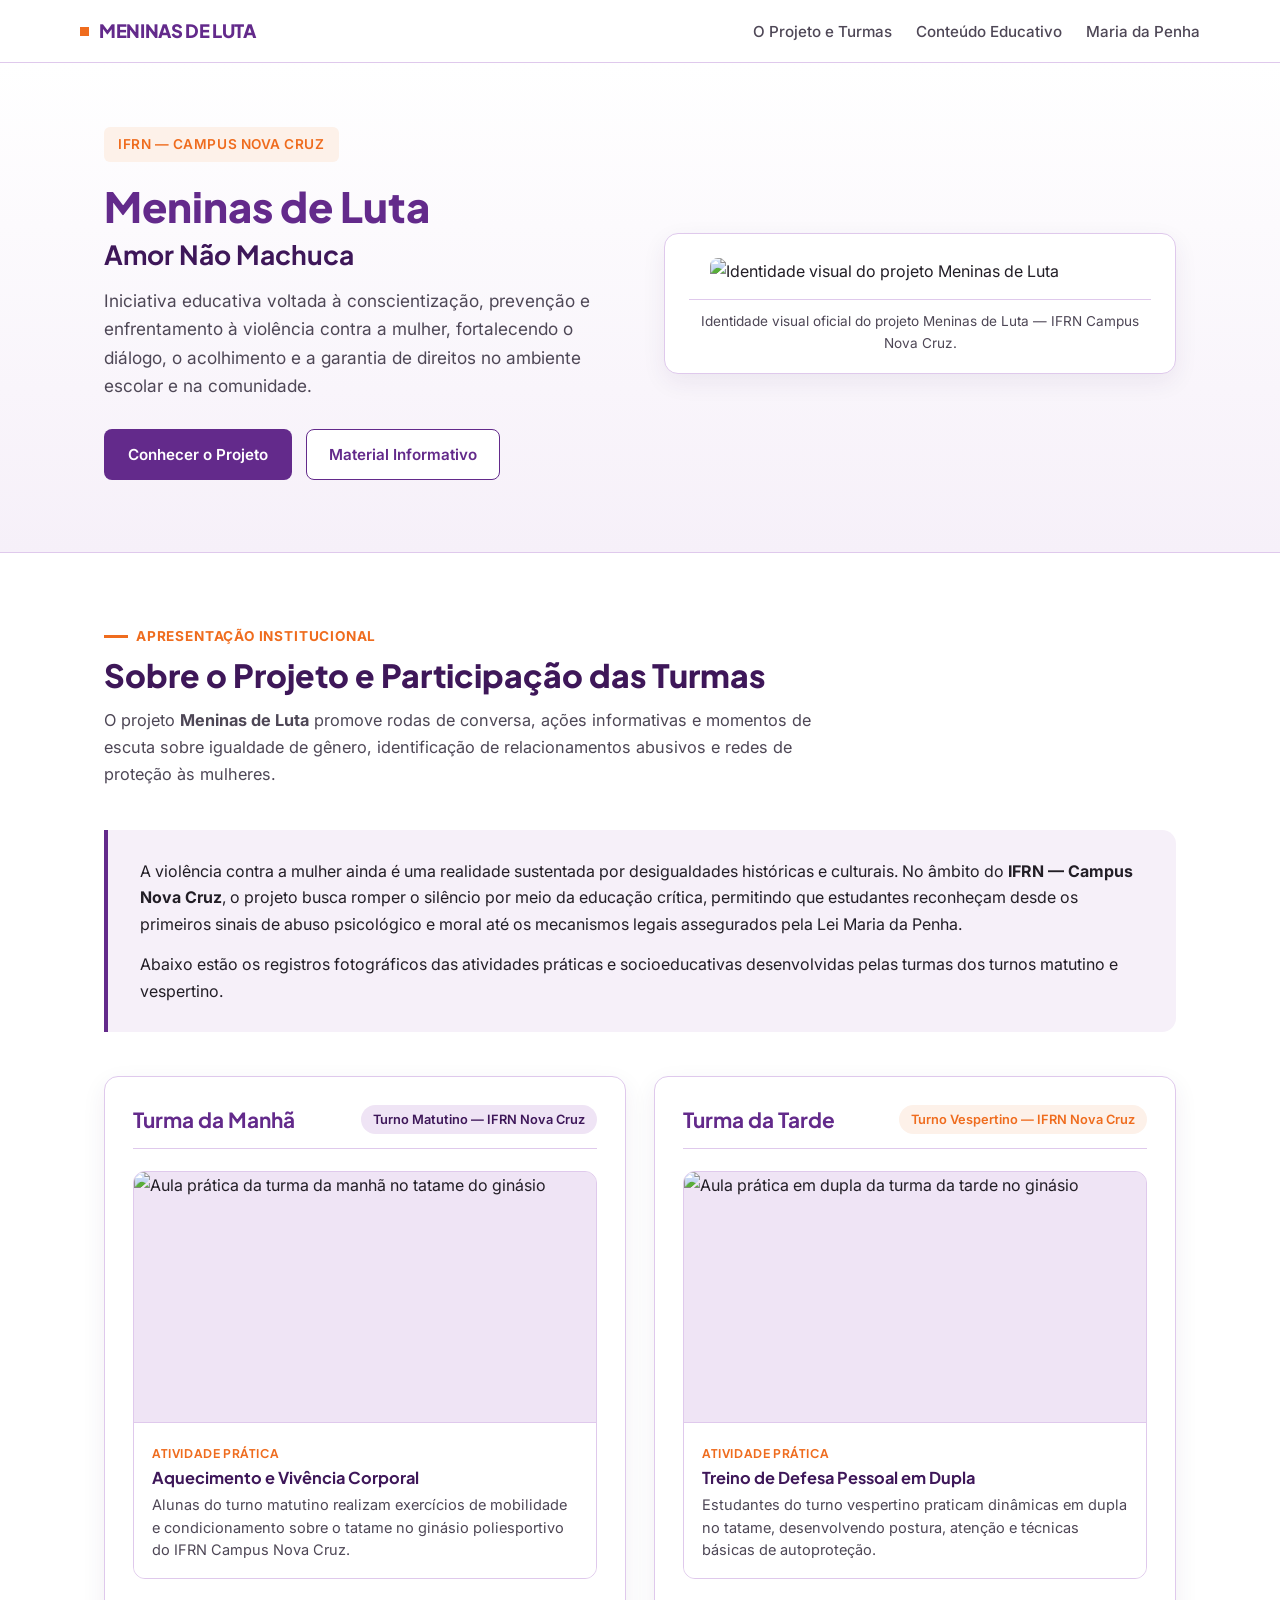
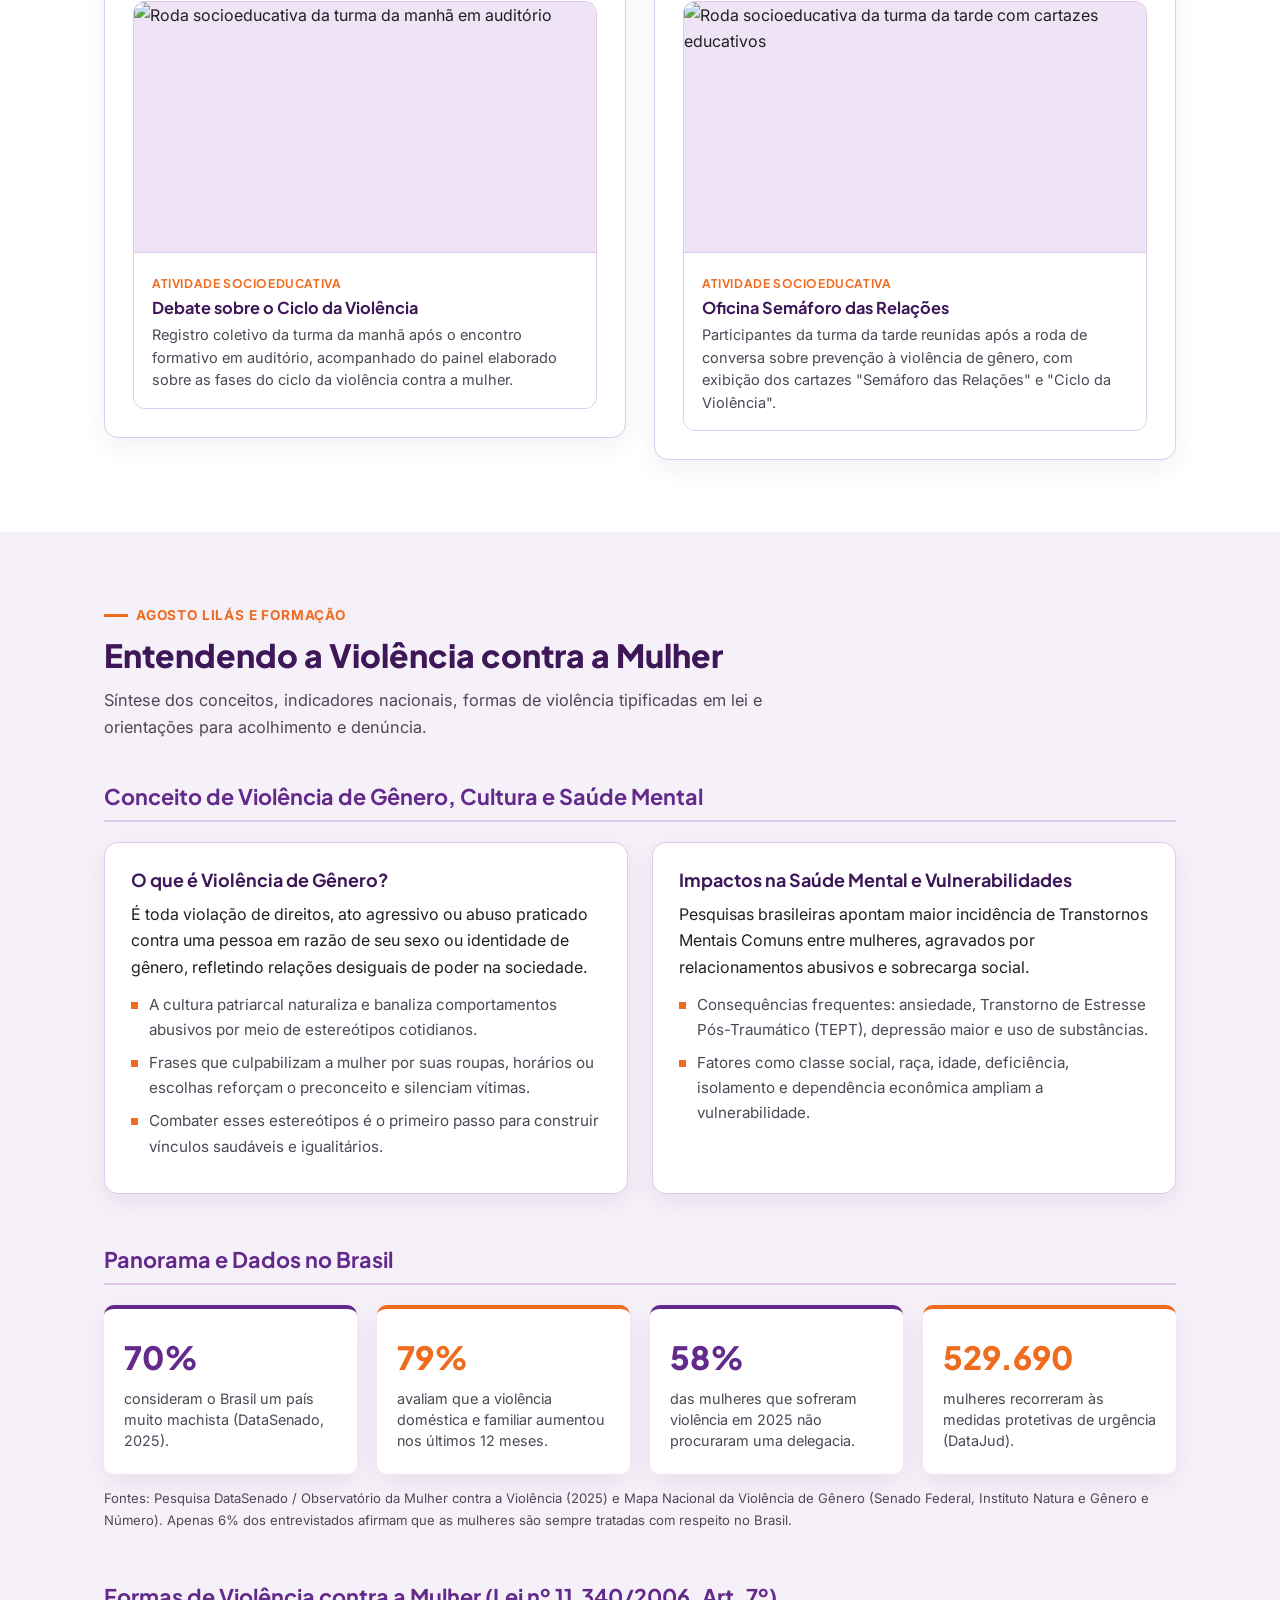
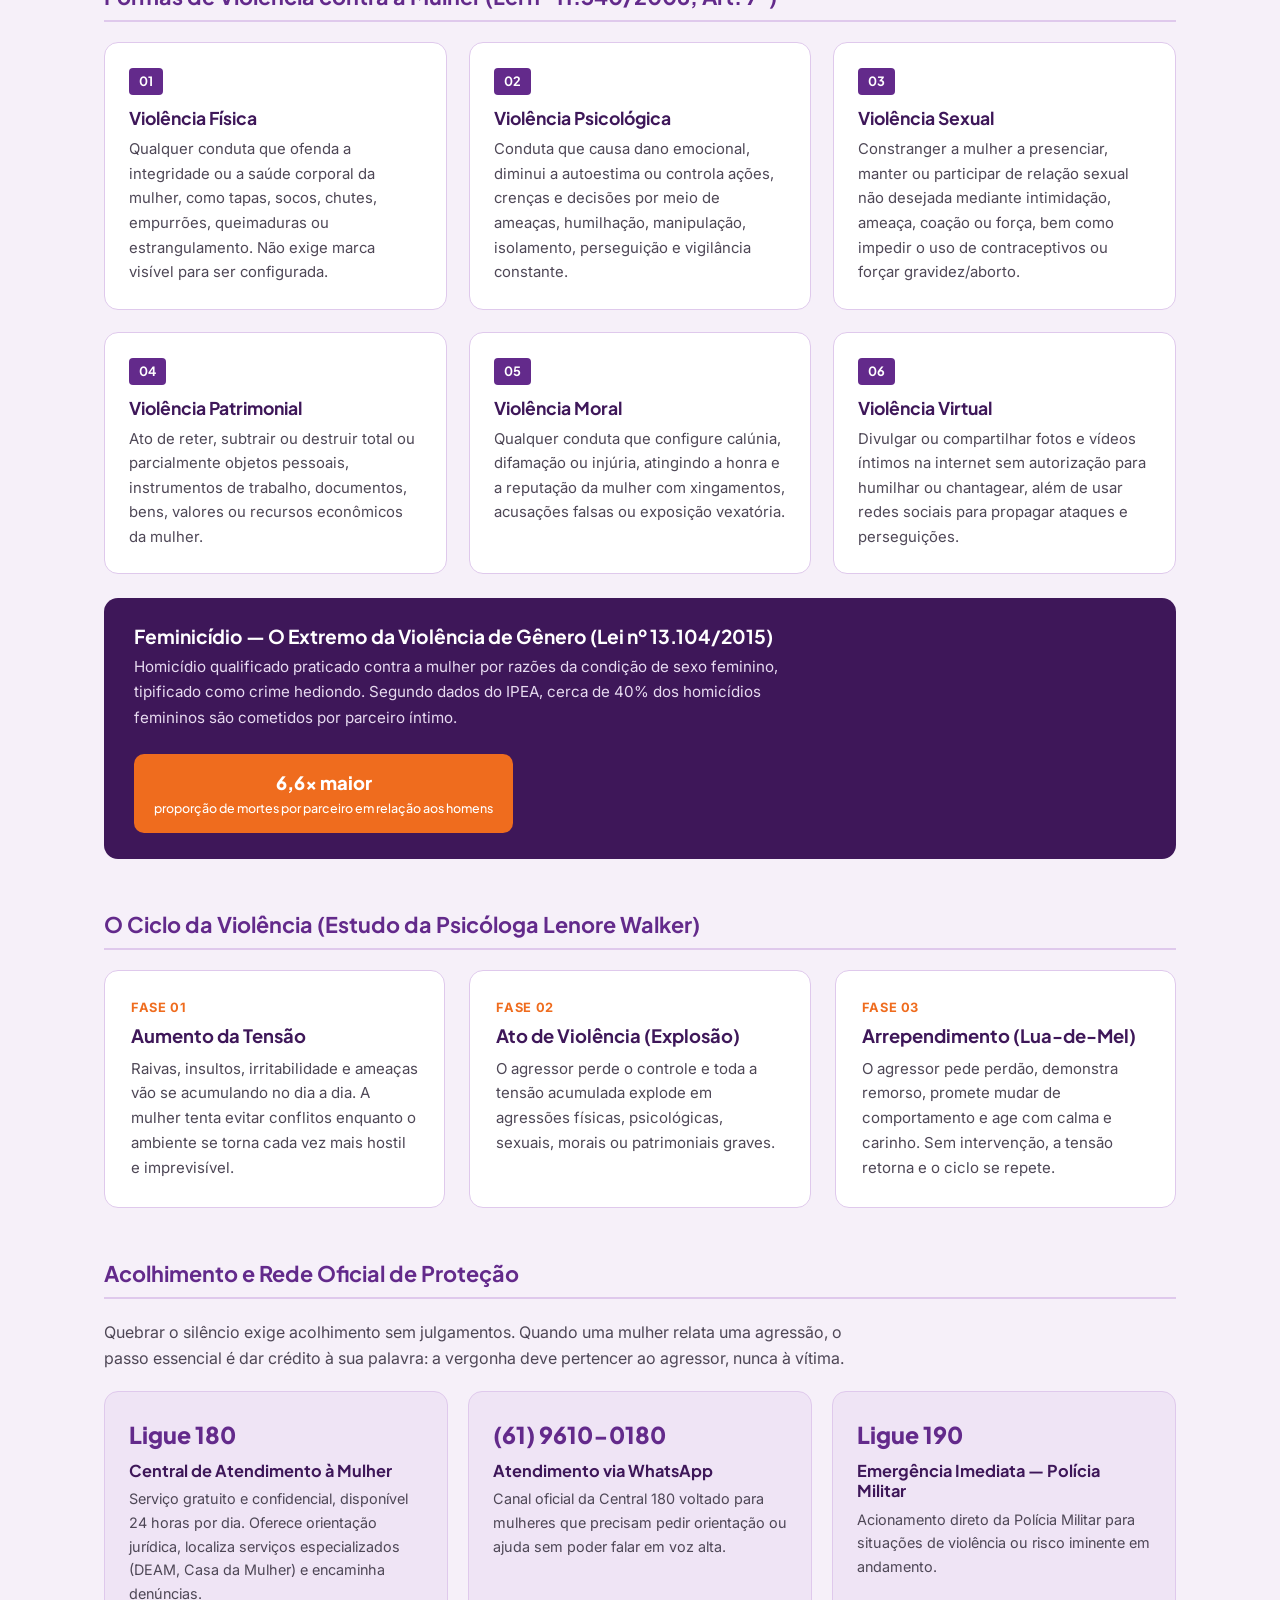
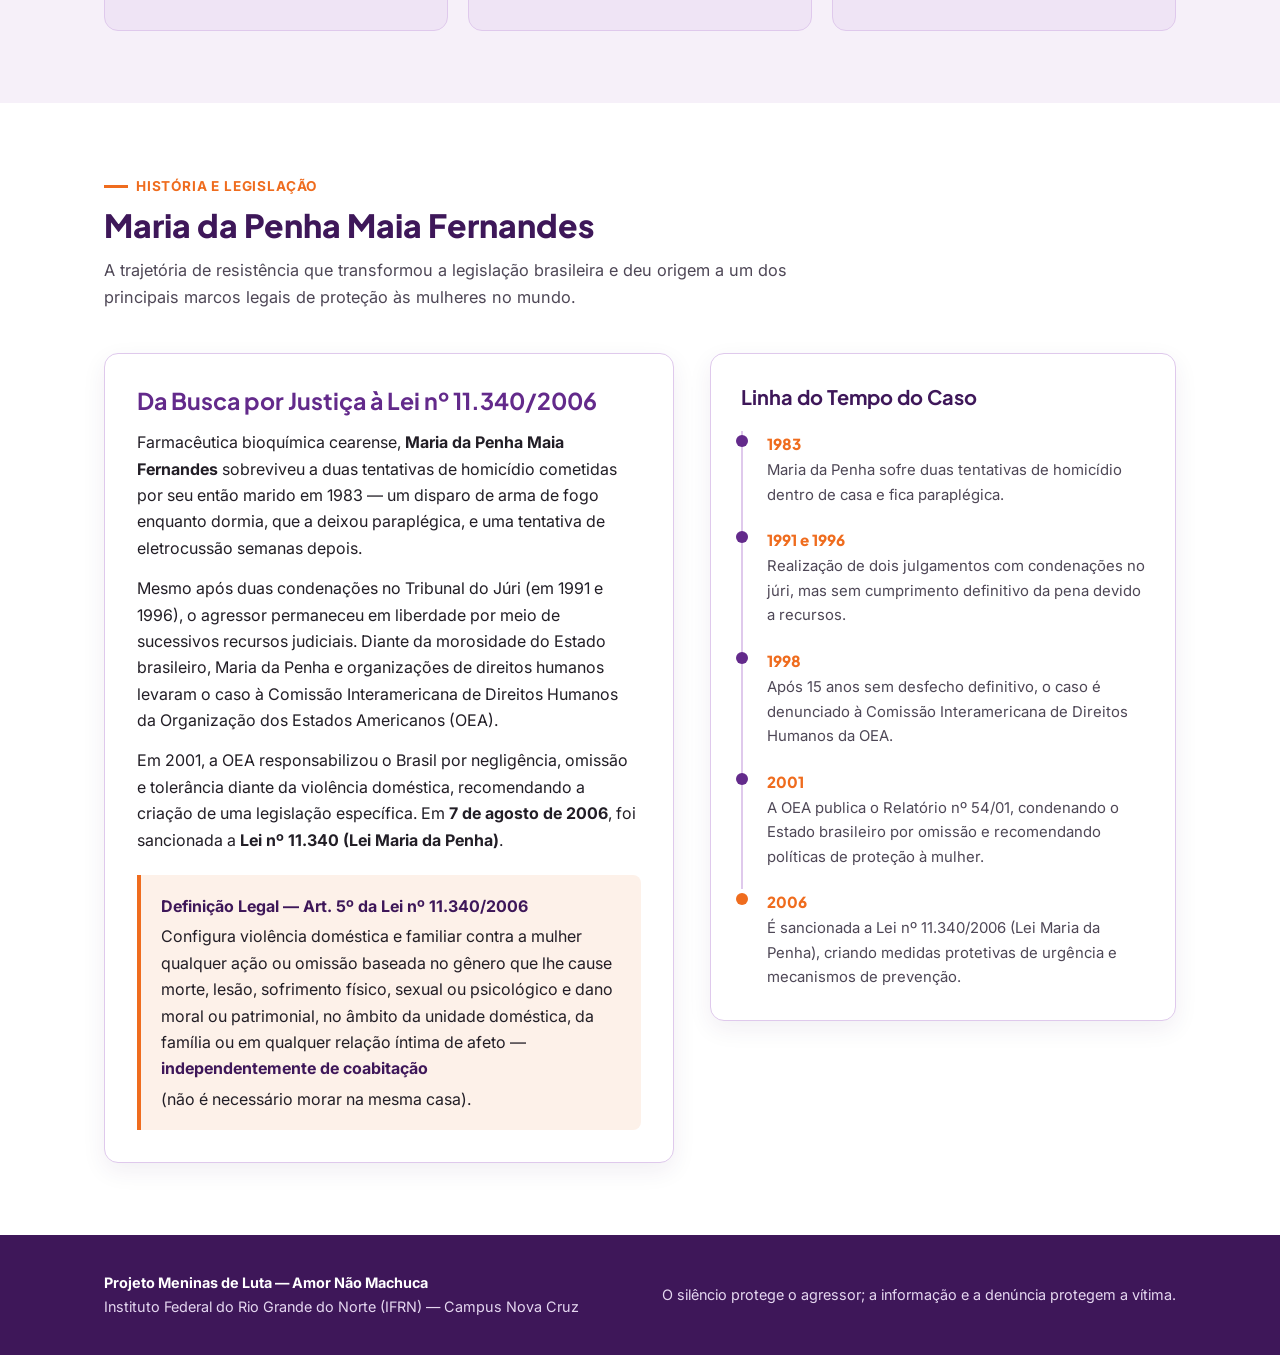
==== index.html @ 4cb5791b "Add files via upload" ====
<!DOCTYPE html>
<html lang="pt-BR">
<head>
  <meta charset="UTF-8" />
  <meta name="viewport" content="width=device-width, initial-scale=1.0" />
  <title>Meninas de Luta | IFRN Campus Nova Cruz</title>
  <link rel="preconnect" href="https://fonts.googleapis.com" />
  <link rel="preconnect" href="https://fonts.gstatic.com" crossorigin />
  <link href="https://fonts.googleapis.com/css2?family=Inter:wght@400;500;600&family=Plus+Jakarta+Sans:wght@600;700;800&display=swap" rel="stylesheet" />
  <link rel="stylesheet" href="estilo.css" />
</head>
<body>

  <!-- CABEÇALHO / NAVEGAÇÃO -->
  <header>
    <div class="container nav-bar">
      <a href="#inicio" class="marca">
        <span class="marca-ponto"></span>
        MENINAS DE LUTA
      </a>
      <nav>
        <ul>
          <li><a href="#projeto">O Projeto e Turmas</a></li>
          <li><a href="#conteudo">Conteúdo Educativo</a></li>
          <li><a href="#maria-da-penha">Maria da Penha</a></li>
        </ul>
      </nav>
    </div>
  </header>

  <!-- INÍCIO (HERO COM A IMAGEM DE IDENTIDADE VISUAL) -->
  <section id="inicio" class="hero">
    <div class="container hero-grid">
      <div>
        <span class="hero-etiqueta">IFRN — Campus Nova Cruz</span>
        <h1>
          Meninas de Luta
          <span>Amor Não Machuca</span>
        </h1>
        <p>
          Iniciativa educativa voltada à conscientização, prevenção e enfrentamento à violência contra a mulher, fortalecendo o diálogo, o acolhimento e a garantia de direitos no ambiente escolar e na comunidade.
        </p>
        <div class="hero-acoes">
          <a href="#projeto" class="btn-primario">Conhecer o Projeto</a>
          <a href="#conteudo" class="btn-secundario">Material Informativo</a>
        </div>
      </div>

      <figure class="hero-imagem-box">
        <img
          src="img/meninasnaluta.jpg"
          alt="Identidade visual do projeto Meninas de Luta"
        />
        <figcaption class="hero-legenda">
          Identidade visual oficial do projeto Meninas de Luta — IFRN Campus Nova Cruz.
        </figcaption>
      </figure>
    </div>
  </section>

  <!-- PARTE 1: SOBRE O PROJETO + REGISTROS DAS TURMAS (MANHÃ E TARDE) -->
  <section id="projeto">
    <div class="container">
      <div class="cabecalho-secao">
        <span class="linha-guia">Apresentação Institucional</span>
        <h2>Sobre o Projeto e Participação das Turmas</h2>
        <p>
          O projeto <strong>Meninas de Luta</strong> promove rodas de conversa, ações informativas e momentos de escuta sobre igualdade de gênero, identificação de relacionamentos abusivos e redes de proteção às mulheres.
        </p>
      </div>

      <div class="sobre-texto">
        <p>
          A violência contra a mulher ainda é uma realidade sustentada por desigualdades históricas e culturais. No âmbito do <strong>IFRN — Campus Nova Cruz</strong>, o projeto busca romper o silêncio por meio da educação crítica, permitindo que estudantes reconheçam desde os primeiros sinais de abuso psicológico e moral até os mecanismos legais assegurados pela Lei Maria da Penha.
        </p>
        <p>
          Abaixo estão os registros fotográficos das atividades práticas e socioeducativas desenvolvidas pelas turmas dos turnos matutino e vespertino.
        </p>
      </div>

      <div class="turmas-grid">
        <!-- ESPAÇO 1: TURMA DA MANHÃ -->
        <article class="turma-card">
          <div class="turma-topo">
            <h3>Turma da Manhã</h3>
            <span class="turma-tag">Turno Matutino — IFRN Nova Cruz</span>
          </div>

          <div class="turma-galeria">
            <figure class="foto-item">
              <div class="foto-moldura">
                <img
                  src="img/pratica_manha.jpeg"
                  alt="Aula prática da turma da manhã no tatame do ginásio"
                />
              </div>
              <figcaption class="foto-legenda">
                <span class="foto-categoria">Atividade Prática</span>
                <h4>Aquecimento e Vivência Corporal</h4>
                <p>
                  Alunas do turno matutino realizam exercícios de mobilidade e condicionamento sobre o tatame no ginásio poliesportivo do IFRN Campus Nova Cruz.
                </p>
              </figcaption>
            </figure>

            <figure class="foto-item">
              <div class="foto-moldura">
                <img
                  src="img/socioeducativa_manha.jpeg"
                  alt="Roda socioeducativa da turma da manhã em auditório"
                />
              </div>
              <figcaption class="foto-legenda">
                <span class="foto-categoria">Atividade Socioeducativa</span>
                <h4>Debate sobre o Ciclo da Violência</h4>
                <p>
                  Registro coletivo da turma da manhã após o encontro formativo em auditório, acompanhado do painel elaborado sobre as fases do ciclo da violência contra a mulher.
                </p>
              </figcaption>
            </figure>
          </div>
        </article>

        <!-- ESPAÇO 2: TURMA DA TARDE -->
        <article class="turma-card">
          <div class="turma-topo">
            <h3>Turma da Tarde</h3>
            <span class="turma-tag tarde">Turno Vespertino — IFRN Nova Cruz</span>
          </div>

          <div class="turma-galeria">
            <figure class="foto-item">
              <div class="foto-moldura">
                <img
                  src="img/pratica_tarde.jpeg"
                  alt="Aula prática em dupla da turma da tarde no ginásio"
                />
              </div>
              <figcaption class="foto-legenda">
                <span class="foto-categoria">Atividade Prática</span>
                <h4>Treino de Defesa Pessoal em Dupla</h4>
                <p>
                  Estudantes do turno vespertino praticam dinâmicas em dupla no tatame, desenvolvendo postura, atenção e técnicas básicas de autoproteção.
                </p>
              </figcaption>
            </figure>

            <figure class="foto-item">
              <div class="foto-moldura">
                <img
                  src="img/socioeducativa_tarde.jpeg"
                  alt="Roda socioeducativa da turma da tarde com cartazes educativos"
                />
              </div>
              <figcaption class="foto-legenda">
                <span class="foto-categoria">Atividade Socioeducativa</span>
                <h4>Oficina Semáforo das Relações</h4>
                <p>
                  Participantes da turma da tarde reunidas após a roda de conversa sobre prevenção à violência de gênero, com exibição dos cartazes "Semáforo das Relações" e "Ciclo da Violência".
                </p>
              </figcaption>
            </figure>
          </div>
        </article>
      </div>
    </div>
  </section>

  <!-- PARTE 2: INFORMAÇÕES DOS SLIDES -->
  <section id="conteudo" class="secao-alternada">
    <div class="container">
      <div class="cabecalho-secao">
        <span class="linha-guia">Agosto Lilás e Formação</span>
        <h2>Entendendo a Violência contra a Mulher</h2>
        <p>
          Síntese dos conceitos, indicadores nacionais, formas de violência tipificadas em lei e orientações para acolhimento e denúncia.
        </p>
      </div>

      <!-- BLOCO A: CONCEITO, ESTEREÓTIPOS E SAÚDE MENTAL -->
      <div class="bloco-subsecao">
        <h3 class="subtitulo-bloco">Conceito de Violência de Gênero, Cultura e Saúde Mental</h3>
        <div class="grid-2">
          <div class="card-simples">
            <h4>O que é Violência de Gênero?</h4>
            <p>
              É toda violação de direitos, ato agressivo ou abuso praticado contra uma pessoa em razão de seu sexo ou identidade de gênero, refletindo relações desiguais de poder na sociedade.
            </p>
            <ul class="lista-limpa">
              <li>A cultura patriarcal naturaliza e banaliza comportamentos abusivos por meio de estereótipos cotidianos.</li>
              <li>Frases que culpabilizam a mulher por suas roupas, horários ou escolhas reforçam o preconceito e silenciam vítimas.</li>
              <li>Combater esses estereótipos é o primeiro passo para construir vínculos saudáveis e igualitários.</li>
            </ul>
          </div>

          <div class="card-simples">
            <h4>Impactos na Saúde Mental e Vulnerabilidades</h4>
            <p>
              Pesquisas brasileiras apontam maior incidência de Transtornos Mentais Comuns entre mulheres, agravados por relacionamentos abusivos e sobrecarga social.
            </p>
            <ul class="lista-limpa">
              <li>Consequências frequentes: ansiedade, Transtorno de Estresse Pós-Traumático (TEPT), depressão maior e uso de substâncias.</li>
              <li>Fatores como classe social, raça, idade, deficiência, isolamento e dependência econômica ampliam a vulnerabilidade.</li>
            </ul>
          </div>
        </div>
      </div>

      <!-- BLOCO B: DADOS DO MAPA DA VIOLÊNCIA DE GÊNERO -->
      <div class="bloco-subsecao">
        <h3 class="subtitulo-bloco">Panorama e Dados no Brasil</h3>
        <div class="dados-grid">
          <div class="dado-card">
            <span class="dado-numero">70%</span>
            <p>consideram o Brasil um país muito machista (DataSenado, 2025).</p>
          </div>
          <div class="dado-card destaque-laranja">
            <span class="dado-numero">79%</span>
            <p>avaliam que a violência doméstica e familiar aumentou nos últimos 12 meses.</p>
          </div>
          <div class="dado-card">
            <span class="dado-numero">58%</span>
            <p>das mulheres que sofreram violência em 2025 não procuraram uma delegacia.</p>
          </div>
          <div class="dado-card destaque-laranja">
            <span class="dado-numero">529.690</span>
            <p>mulheres recorreram às medidas protetivas de urgência (DataJud).</p>
          </div>
        </div>
        <p class="fonte-dados">
          Fontes: Pesquisa DataSenado / Observatório da Mulher contra a Violência (2025) e Mapa Nacional da Violência de Gênero (Senado Federal, Instituto Natura e Gênero e Número). Apenas 6% dos entrevistados afirmam que as mulheres são sempre tratadas com respeito no Brasil.
        </p>
      </div>

      <!-- BLOCO C: AS FORMAS DE VIOLÊNCIA -->
      <div class="bloco-subsecao">
        <h3 class="subtitulo-bloco">Formas de Violência contra a Mulher (Lei nº 11.340/2006, Art. 7º)</h3>
        <div class="formas-grid">
          <div class="forma-card">
            <span class="forma-indice">01</span>
            <h4>Violência Física</h4>
            <p>
              Qualquer conduta que ofenda a integridade ou a saúde corporal da mulher, como tapas, socos, chutes, empurrões, queimaduras ou estrangulamento. Não exige marca visível para ser configurada.
            </p>
          </div>

          <div class="forma-card">
            <span class="forma-indice">02</span>
            <h4>Violência Psicológica</h4>
            <p>
              Conduta que causa dano emocional, diminui a autoestima ou controla ações, crenças e decisões por meio de ameaças, humilhação, manipulação, isolamento, perseguição e vigilância constante.
            </p>
          </div>

          <div class="forma-card">
            <span class="forma-indice">03</span>
            <h4>Violência Sexual</h4>
            <p>
              Constranger a mulher a presenciar, manter ou participar de relação sexual não desejada mediante intimidação, ameaça, coação ou força, bem como impedir o uso de contraceptivos ou forçar gravidez/aborto.
            </p>
          </div>

          <div class="forma-card">
            <span class="forma-indice">04</span>
            <h4>Violência Patrimonial</h4>
            <p>
              Ato de reter, subtrair ou destruir total ou parcialmente objetos pessoais, instrumentos de trabalho, documentos, bens, valores ou recursos econômicos da mulher.
            </p>
          </div>

          <div class="forma-card">
            <span class="forma-indice">05</span>
            <h4>Violência Moral</h4>
            <p>
              Qualquer conduta que configure calúnia, difamação ou injúria, atingindo a honra e a reputação da mulher com xingamentos, acusações falsas ou exposição vexatória.
            </p>
          </div>

          <div class="forma-card">
            <span class="forma-indice">06</span>
            <h4>Violência Virtual</h4>
            <p>
              Divulgar ou compartilhar fotos e vídeos íntimos na internet sem autorização para humilhar ou chantagear, além de usar redes sociais para propagar ataques e perseguições.
            </p>
          </div>
        </div>

        <div class="alerta-feminicidio">
          <div>
            <h4>Feminicídio — O Extremo da Violência de Gênero (Lei nº 13.104/2015)</h4>
            <p>
              Homicídio qualificado praticado contra a mulher por razões da condição de sexo feminino, tipificado como crime hediondo. Segundo dados do IPEA, cerca de 40% dos homicídios femininos são cometidos por parceiro íntimo.
            </p>
          </div>
          <div class="alerta-numero">
            6,6x maior
            <span class="alerta-subtexto">proporção de mortes por parceiro em relação aos homens</span>
          </div>
        </div>
      </div>

      <!-- BLOCO D: O CICLO DA VIOLÊNCIA -->
      <div class="bloco-subsecao">
        <h3 class="subtitulo-bloco">O Ciclo da Violência (Estudo da Psicóloga Lenore Walker)</h3>
        <div class="ciclo-grid">
          <div class="ciclo-card">
            <span class="ciclo-fase">Fase 01</span>
            <h4>Aumento da Tensão</h4>
            <p>
              Raivas, insultos, irritabilidade e ameaças vão se acumulando no dia a dia. A mulher tenta evitar conflitos enquanto o ambiente se torna cada vez mais hostil e imprevisível.
            </p>
          </div>

          <div class="ciclo-card">
            <span class="ciclo-fase">Fase 02</span>
            <h4>Ato de Violência (Explosão)</h4>
            <p>
              O agressor perde o controle e toda a tensão acumulada explode em agressões físicas, psicológicas, sexuais, morais ou patrimoniais graves.
            </p>
          </div>

          <div class="ciclo-card">
            <span class="ciclo-fase">Fase 03</span>
            <h4>Arrependimento (Lua-de-Mel)</h4>
            <p>
              O agressor pede perdão, demonstra remorso, promete mudar de comportamento e age com calma e carinho. Sem intervenção, a tensão retorna e o ciclo se repete.
            </p>
          </div>
        </div>
      </div>

      <!-- BLOCO E: ACOLHIMENTO E REDE DE PROTEÇÃO -->
      <div class="bloco-subsecao">
        <h3 class="subtitulo-bloco">Acolhimento e Rede Oficial de Proteção</h3>
        <p class="texto-acolhimento">
          Quebrar o silêncio exige acolhimento sem julgamentos. Quando uma mulher relata uma agressão, o passo essencial é dar crédito à sua palavra: a vergonha deve pertencer ao agressor, nunca à vítima.
        </p>

        <div class="canais-grid">
          <div class="canal-card">
            <span class="canal-numero">Ligue 180</span>
            <h4>Central de Atendimento à Mulher</h4>
            <p>
              Serviço gratuito e confidencial, disponível 24 horas por dia. Oferece orientação jurídica, localiza serviços especializados (DEAM, Casa da Mulher) e encaminha denúncias.
            </p>
          </div>

          <div class="canal-card">
            <span class="canal-numero">(61) 9610-0180</span>
            <h4>Atendimento via WhatsApp</h4>
            <p>
              Canal oficial da Central 180 voltado para mulheres que precisam pedir orientação ou ajuda sem poder falar em voz alta.
            </p>
          </div>

          <div class="canal-card">
            <span class="canal-numero">Ligue 190</span>
            <h4>Emergência Imediata — Polícia Militar</h4>
            <p>
              Acionamento direto da Polícia Militar para situações de violência ou risco iminente em andamento.
            </p>
          </div>
        </div>
      </div>
    </div>
  </section>

  <!-- PARTE 3: SOBRE MARIA DA PENHA E A LEI 11.340/2006 -->
  <section id="maria-da-penha">
    <div class="container">
      <div class="cabecalho-secao">
        <span class="linha-guia">História e Legislação</span>
        <h2>Maria da Penha Maia Fernandes</h2>
        <p>
          A trajetória de resistência que transformou a legislação brasileira e deu origem a um dos principais marcos legais de proteção às mulheres no mundo.
        </p>
      </div>

      <div class="maria-layout">
        <div class="maria-historia">
          <h3>Da Busca por Justiça à Lei nº 11.340/2006</h3>
          <p>
            Farmacêutica bioquímica cearense, <strong>Maria da Penha Maia Fernandes</strong> sobreviveu a duas tentativas de homicídio cometidas por seu então marido em 1983 — um disparo de arma de fogo enquanto dormia, que a deixou paraplégica, e uma tentativa de eletrocussão semanas depois.
          </p>
          <p>
            Mesmo após duas condenações no Tribunal do Júri (em 1991 e 1996), o agressor permaneceu em liberdade por meio de sucessivos recursos judiciais. Diante da morosidade do Estado brasileiro, Maria da Penha e organizações de direitos humanos levaram o caso à Comissão Interamericana de Direitos Humanos da Organização dos Estados Americanos (OEA).
          </p>
          <p>
            Em 2001, a OEA responsabilizou o Brasil por negligência, omissão e tolerância diante da violência doméstica, recomendando a criação de uma legislação específica. Em <strong>7 de agosto de 2006</strong>, foi sancionada a <strong>Lei nº 11.340 (Lei Maria da Penha)</strong>.
          </p>

          <div class="destaque-lei">
            <strong>Definição Legal — Art. 5º da Lei nº 11.340/2006</strong>
            Configura violência doméstica e familiar contra a mulher qualquer ação ou omissão baseada no gênero que lhe cause morte, lesão, sofrimento físico, sexual ou psicológico e dano moral ou patrimonial, no âmbito da unidade doméstica, da família ou em qualquer relação íntima de afeto — <strong>independentemente de coabitação</strong> (não é necessário morar na mesma casa).
          </div>
        </div>

        <div class="linha-tempo">
          <h3>Linha do Tempo do Caso</h3>

          <div class="marco">
            <span class="marco-ano">1983</span>
            <p>Maria da Penha sofre duas tentativas de homicídio dentro de casa e fica paraplégica.</p>
          </div>

          <div class="marco">
            <span class="marco-ano">1991 e 1996</span>
            <p>Realização de dois julgamentos com condenações no júri, mas sem cumprimento definitivo da pena devido a recursos.</p>
          </div>

          <div class="marco">
            <span class="marco-ano">1998</span>
            <p>Após 15 anos sem desfecho definitivo, o caso é denunciado à Comissão Interamericana de Direitos Humanos da OEA.</p>
          </div>

          <div class="marco">
            <span class="marco-ano">2001</span>
            <p>A OEA publica o Relatório nº 54/01, condenando o Estado brasileiro por omissão e recomendando políticas de proteção à mulher.</p>
          </div>

          <div class="marco final">
            <span class="marco-ano">2006</span>
            <p>É sancionada a Lei nº 11.340/2006 (Lei Maria da Penha), criando medidas protetivas de urgência e mecanismos de prevenção.</p>
          </div>
        </div>
      </div>
    </div>
  </section>

  <!-- RODAPÉ -->
  <footer>
    <div class="container rodape-conteudo">
      <div>
        <strong>Projeto Meninas de Luta — Amor Não Machuca</strong><br />
        Instituto Federal do Rio Grande do Norte (IFRN) — Campus Nova Cruz
      </div>
      <div>
        O silêncio protege o agressor; a informação e a denúncia protegem a vítima.
      </div>
    </div>
  </footer>

</body>
</html>
---- estilo.css ----
/* =========================================================
   PALETA DE CORES BASEADA NA IDENTIDADE VISUAL MENINAS DE LUTA
   ========================================================= */
:root {
  --roxo-principal: #632A8B;
  --roxo-escuro: #3E1759;
  --roxo-medio: #7D3EAC;
  --lilas-fundo: #F6F0F9;
  --lilas-card: #EFE4F5;
  --lilas-borda: #DFC9EC;
  --laranja-destaque: #EF6C1E;
  --laranja-suave: #FDF1E9;
  --ocre-detalhe: #D6A35C;
  --texto-escuro: #221E26;
  --texto-medio: #4E4756;
  --branco: #FFFFFF;
  --sombra-suave: 0 8px 24px rgba(62, 23, 89, 0.07);
  --raio-borda: 14px;
}

* {
  margin: 0;
  padding: 0;
  box-sizing: border-box;
}

html {
  scroll-behavior: smooth;
}

body {
  font-family: 'Inter', sans-serif;
  color: var(--texto-escuro);
  background-color: var(--branco);
  line-height: 1.65;
}

h1, h2, h3, h4 {
  font-family: 'Plus Jakarta Sans', sans-serif;
  color: var(--roxo-escuro);
  line-height: 1.25;
}

.container {
  width: 100%;
  max-width: 1120px;
  margin: 0 auto;
  padding: 0 24px;
}

/* =========================================================
   NAVEGAÇÃO SUPERIOR
   ========================================================= */
header {
  background-color: var(--branco);
  border-bottom: 1px solid var(--lilas-borda);
  position: sticky;
  top: 0;
  z-index: 100;
}

.nav-bar {
  display: flex;
  justify-content: space-between;
  align-items: center;
  padding: 16px 0;
  gap: 20px;
  flex-wrap: wrap;
}

.marca {
  display: flex;
  align-items: center;
  gap: 10px;
  text-decoration: none;
  font-family: 'Plus Jakarta Sans', sans-serif;
  font-weight: 800;
  font-size: 1.15rem;
  color: var(--roxo-principal);
  letter-spacing: -0.02em;
}

.marca-ponto {
  display: inline-block;
  width: 9px;
  height: 9px;
  background-color: var(--laranja-destaque);
}

nav ul {
  display: flex;
  list-style: none;
  gap: 24px;
  flex-wrap: wrap;
}

nav a {
  text-decoration: none;
  color: var(--texto-medio);
  font-weight: 500;
  font-size: 0.95rem;
  transition: color 0.2s;
}

nav a:hover {
  color: var(--roxo-principal);
}

/* =========================================================
   SEÇÃO INICIAL (HERO COM A IMAGEM DE INÍCIO)
   ========================================================= */
.hero {
  background: linear-gradient(180deg, var(--branco) 0%, var(--lilas-fundo) 100%);
  padding: 64px 0 72px;
  border-bottom: 1px solid var(--lilas-borda);
}

.hero-grid {
  display: grid;
  grid-template-columns: 1fr 1fr;
  align-items: center;
  gap: 48px;
}

.hero-etiqueta {
  display: inline-flex;
  align-items: center;
  gap: 8px;
  background-color: var(--laranja-suave);
  color: var(--laranja-destaque);
  font-weight: 600;
  font-size: 0.85rem;
  padding: 6px 14px;
  border-radius: 6px;
  margin-bottom: 18px;
  text-transform: uppercase;
  letter-spacing: 0.04em;
}

.hero h1 {
  font-size: 2.6rem;
  font-weight: 800;
  margin-bottom: 16px;
  color: var(--roxo-principal);
}

.hero h1 span {
  display: block;
  color: var(--roxo-escuro);
  font-size: 1.65rem;
  font-weight: 700;
  margin-top: 6px;
}

.hero p {
  font-size: 1.08rem;
  color: var(--texto-medio);
  margin-bottom: 28px;
  max-width: 520px;
}

.hero-acoes {
  display: flex;
  gap: 14px;
  flex-wrap: wrap;
}

.btn-primario {
  background-color: var(--roxo-principal);
  color: var(--branco);
  text-decoration: none;
  padding: 13px 24px;
  border-radius: 8px;
  font-weight: 600;
  font-size: 0.95rem;
  transition: background-color 0.2s;
}

.btn-primario:hover {
  background-color: var(--roxo-escuro);
}

.btn-secundario {
  background-color: var(--branco);
  color: var(--roxo-principal);
  border: 1.5px solid var(--roxo-principal);
  text-decoration: none;
  padding: 12px 22px;
  border-radius: 8px;
  font-weight: 600;
  font-size: 0.95rem;
  transition: background-color 0.2s;
}

.btn-secundario:hover {
  background-color: var(--lilas-card);
}

.hero-imagem-box {
  background-color: var(--branco);
  padding: 24px 24px 18px;
  border-radius: var(--raio-borda);
  border: 1px solid var(--lilas-borda);
  box-shadow: var(--sombra-suave);
  display: flex;
  flex-direction: column;
  justify-content: center;
  align-items: center;
  gap: 14px;
}

.hero-imagem-box img {
  width: 100%;
  max-width: 420px;
  height: auto;
  display: block;
  border-radius: 8px;
}

.hero-legenda {
  font-size: 0.85rem;
  color: var(--texto-medio);
  text-align: center;
  border-top: 1px solid var(--lilas-borda);
  padding-top: 10px;
  width: 100%;
}

/* =========================================================
   ESTRUTURA PADRÃO DE SEÇÕES
   ========================================================= */
section {
  padding: 72px 0;
}

.secao-alternada {
  background-color: var(--lilas-fundo);
}

.cabecalho-secao {
  margin-bottom: 42px;
  max-width: 720px;
}

.cabecalho-secao .linha-guia {
  display: flex;
  align-items: center;
  gap: 8px;
  font-size: 0.85rem;
  font-weight: 700;
  text-transform: uppercase;
  letter-spacing: 0.06em;
  color: var(--laranja-destaque);
  margin-bottom: 8px;
}

.cabecalho-secao .linha-guia::before {
  content: "";
  width: 24px;
  height: 3px;
  background-color: var(--laranja-destaque);
}

.cabecalho-secao h2 {
  font-size: 2rem;
  font-weight: 800;
  margin-bottom: 12px;
}

.cabecalho-secao p {
  color: var(--texto-medio);
  font-size: 1.02rem;
}

/* =========================================================
   PARTE 1: SOBRE O PROJETO E GALERIA DAS TURMAS (MANHÃ / TARDE)
   ========================================================= */
.sobre-texto {
  background-color: var(--lilas-fundo);
  border-left: 4px solid var(--roxo-principal);
  padding: 28px 32px;
  border-radius: 0 var(--raio-borda) var(--raio-borda) 0;
  margin-bottom: 44px;
}

.sobre-texto p + p {
  margin-top: 14px;
}

.turmas-grid {
  display: grid;
  grid-template-columns: repeat(2, 1fr);
  gap: 28px;
  align-items: start;
}

.turma-card {
  background-color: var(--branco);
  border: 1.5px solid var(--lilas-borda);
  border-radius: var(--raio-borda);
  padding: 28px;
  box-shadow: var(--sombra-suave);
}

.turma-topo {
  display: flex;
  justify-content: space-between;
  align-items: center;
  gap: 12px;
  flex-wrap: wrap;
  border-bottom: 1px solid var(--lilas-borda);
  padding-bottom: 14px;
  margin-bottom: 22px;
}

.turma-topo h3 {
  font-size: 1.3rem;
  color: var(--roxo-principal);
}

.turma-tag {
  background-color: var(--lilas-card);
  color: var(--roxo-escuro);
  font-size: 0.8rem;
  font-weight: 600;
  padding: 4px 12px;
  border-radius: 999px;
}

.turma-tag.tarde {
  background-color: var(--laranja-suave);
  color: var(--laranja-destaque);
}

.turma-galeria {
  display: flex;
  flex-direction: column;
  gap: 22px;
}

.foto-item {
  background-color: var(--lilas-fundo);
  border: 1px solid var(--lilas-borda);
  border-radius: 12px;
  overflow: hidden;
  transition: transform 0.2s ease, box-shadow 0.2s ease;
}

.foto-item:hover {
  transform: translateY(-2px);
  box-shadow: 0 10px 22px rgba(62, 23, 89, 0.1);
}

.foto-moldura {
  width: 100%;
  height: 250px;
  overflow: hidden;
  background-color: var(--lilas-card);
}

.foto-moldura img {
  width: 100%;
  height: 100%;
  object-fit: cover;
  object-position: center;
  display: block;
}

.foto-legenda {
  padding: 16px 18px;
  background-color: var(--branco);
  border-top: 1px solid var(--lilas-borda);
}

.foto-categoria {
  display: inline-block;
  font-family: 'Plus Jakarta Sans', sans-serif;
  font-size: 0.75rem;
  font-weight: 700;
  text-transform: uppercase;
  letter-spacing: 0.05em;
  color: var(--laranja-destaque);
  margin-bottom: 4px;
}

.foto-legenda h4 {
  font-size: 1.02rem;
  color: var(--roxo-escuro);
  margin-bottom: 6px;
}

.foto-legenda p {
  font-size: 0.91rem;
  color: var(--texto-medio);
  line-height: 1.55;
}

/* =========================================================
   PARTE 2: INFORMAÇÕES DO SLIDE (CONCEITOS, DADOS, FORMAS E CICLO)
   ========================================================= */
.bloco-subsecao {
  margin-bottom: 52px;
}

.bloco-subsecao:last-child {
  margin-bottom: 0;
}

.subtitulo-bloco {
  font-size: 1.35rem;
  font-weight: 700;
  margin-bottom: 20px;
  padding-bottom: 10px;
  border-bottom: 2px solid var(--lilas-borda);
  color: var(--roxo-principal);
}

/* Cards Conceituais e Estereótipos */
.grid-2 {
  display: grid;
  grid-template-columns: repeat(2, 1fr);
  gap: 24px;
}

.card-simples {
  background-color: var(--branco);
  border: 1px solid var(--lilas-borda);
  border-radius: var(--raio-borda);
  padding: 26px;
  box-shadow: var(--sombra-suave);
}

.card-simples h4 {
  font-size: 1.12rem;
  margin-bottom: 10px;
  color: var(--roxo-escuro);
}

.lista-limpa {
  list-style: none;
  margin-top: 12px;
}

.lista-limpa li {
  position: relative;
  padding-left: 18px;
  margin-bottom: 8px;
  color: var(--texto-medio);
  font-size: 0.95rem;
}

.lista-limpa li::before {
  content: "";
  position: absolute;
  left: 0;
  top: 10px;
  width: 7px;
  height: 7px;
  background-color: var(--laranja-destaque);
}

/* Indicadores / Estatísticas */
.dados-grid {
  display: grid;
  grid-template-columns: repeat(4, 1fr);
  gap: 20px;
}

.dado-card {
  background-color: var(--branco);
  border-top: 4px solid var(--roxo-principal);
  border-radius: 10px;
  padding: 22px 20px;
  box-shadow: var(--sombra-suave);
}

.dado-card.destaque-laranja {
  border-top-color: var(--laranja-destaque);
}

.dado-numero {
  display: block;
  font-family: 'Plus Jakarta Sans', sans-serif;
  font-size: 2rem;
  font-weight: 800;
  color: var(--roxo-principal);
  margin-bottom: 6px;
}

.dado-card.destaque-laranja .dado-numero {
  color: var(--laranja-destaque);
}

.dado-card p {
  font-size: 0.9rem;
  color: var(--texto-medio);
  line-height: 1.45;
}

.fonte-dados {
  margin-top: 14px;
  font-size: 0.82rem;
  color: var(--texto-medio);
}

/* Formas de Violência (Art. 7 Lei 11.340/2006 + Virtual) */
.formas-grid {
  display: grid;
  grid-template-columns: repeat(3, 1fr);
  gap: 22px;
}

.forma-card {
  background-color: var(--branco);
  border: 1px solid var(--lilas-borda);
  border-radius: var(--raio-borda);
  padding: 24px;
}

.forma-indice {
  display: inline-block;
  font-family: 'Plus Jakarta Sans', sans-serif;
  font-size: 0.8rem;
  font-weight: 700;
  color: var(--branco);
  background-color: var(--roxo-principal);
  padding: 3px 10px;
  border-radius: 4px;
  margin-bottom: 12px;
}

.forma-card h4 {
  font-size: 1.1rem;
  margin-bottom: 8px;
}

.forma-card p {
  font-size: 0.93rem;
  color: var(--texto-medio);
}

.alerta-feminicidio {
  margin-top: 24px;
  background-color: var(--roxo-escuro);
  color: var(--branco);
  padding: 26px 30px;
  border-radius: var(--raio-borda);
  display: flex;
  justify-content: space-between;
  align-items: center;
  gap: 24px;
  flex-wrap: wrap;
}

.alerta-feminicidio h4 {
  color: var(--branco);
  font-size: 1.2rem;
  margin-bottom: 6px;
}

.alerta-feminicidio p {
  color: #E7DAF0;
  font-size: 0.95rem;
  max-width: 680px;
}

.alerta-numero {
  background-color: var(--laranja-destaque);
  color: var(--branco);
  padding: 14px 20px;
  border-radius: 10px;
  font-family: 'Plus Jakarta Sans', sans-serif;
  font-weight: 800;
  font-size: 1.15rem;
  text-align: center;
}

.alerta-subtexto {
  display: block;
  font-size: 0.78rem;
  font-weight: 500;
}

/* Ciclo da Violência (Lenore Walker) */
.ciclo-grid {
  display: grid;
  grid-template-columns: repeat(3, 1fr);
  gap: 24px;
}

.ciclo-card {
  background-color: var(--branco);
  border: 1px solid var(--lilas-borda);
  border-radius: var(--raio-borda);
  padding: 26px;
  position: relative;
}

.ciclo-fase {
  font-size: 0.8rem;
  font-weight: 700;
  text-transform: uppercase;
  letter-spacing: 0.05em;
  color: var(--laranja-destaque);
  margin-bottom: 6px;
  display: block;
}

.ciclo-card h4 {
  font-size: 1.15rem;
  margin-bottom: 10px;
}

.ciclo-card p {
  font-size: 0.94rem;
  color: var(--texto-medio);
}

/* Rede de Apoio e Canais Oficiais */
.texto-acolhimento {
  color: var(--texto-medio);
  max-width: 780px;
}

.canais-grid {
  display: grid;
  grid-template-columns: repeat(3, 1fr);
  gap: 20px;
  margin-top: 20px;
}

.canal-card {
  background-color: var(--lilas-card);
  border: 1px solid var(--lilas-borda);
  border-radius: var(--raio-borda);
  padding: 24px;
}

.canal-numero {
  font-family: 'Plus Jakarta Sans', sans-serif;
  font-size: 1.45rem;
  font-weight: 800;
  color: var(--roxo-principal);
  margin-bottom: 6px;
  display: block;
}

.canal-card h4 {
  font-size: 1.02rem;
  margin-bottom: 6px;
}

.canal-card p {
  font-size: 0.9rem;
  color: var(--texto-medio);
}

/* =========================================================
   PARTE 3: SOBRE MARIA DA PENHA E A LEI 11.340/2006
   ========================================================= */
.maria-layout {
  display: grid;
  grid-template-columns: 1.1fr 0.9fr;
  gap: 36px;
  align-items: start;
}

.maria-historia {
  background-color: var(--branco);
  border: 1px solid var(--lilas-borda);
  border-radius: var(--raio-borda);
  padding: 32px;
  box-shadow: var(--sombra-suave);
}

.maria-historia h3 {
  font-size: 1.45rem;
  color: var(--roxo-principal);
  margin-bottom: 14px;
}

.maria-historia p + p {
  margin-top: 14px;
}

.destaque-lei {
  margin-top: 22px;
  padding: 18px 20px;
  background-color: var(--laranja-suave);
  border-left: 4px solid var(--laranja-destaque);
  border-radius: 0 8px 8px 0;
}

.destaque-lei strong {
  color: var(--roxo-escuro);
  display: block;
  margin-bottom: 4px;
}

.linha-tempo {
  background-color: var(--branco);
  border: 1px solid var(--lilas-borda);
  border-radius: var(--raio-borda);
  padding: 30px;
  box-shadow: var(--sombra-suave);
}

.linha-tempo h3 {
  font-size: 1.25rem;
  margin-bottom: 22px;
}

.marco {
  position: relative;
  padding-left: 24px;
  padding-bottom: 20px;
  border-left: 2px solid var(--lilas-borda);
}

.marco:last-child {
  padding-bottom: 0;
  border-left-color: transparent;
}

.marco::before {
  content: "";
  position: absolute;
  left: -7px;
  top: 4px;
  width: 12px;
  height: 12px;
  border-radius: 50%;
  background-color: var(--roxo-principal);
}

.marco.final::before {
  background-color: var(--laranja-destaque);
}

.marco-ano {
  font-family: 'Plus Jakarta Sans', sans-serif;
  font-weight: 800;
  font-size: 0.95rem;
  color: var(--laranja-destaque);
  display: block;
}

.marco p {
  font-size: 0.93rem;
  color: var(--texto-medio);
  margin-top: 2px;
}

/* =========================================================
   RODAPÉ
   ========================================================= */
footer {
  background-color: var(--roxo-escuro);
  color: #E5D7F0;
  padding: 36px 0;
  font-size: 0.9rem;
}

.rodape-conteudo {
  display: flex;
  justify-content: space-between;
  align-items: center;
  gap: 20px;
  flex-wrap: wrap;
}

.rodape-conteudo strong {
  color: var(--branco);
}

/* =========================================================
   RESPONSIVIDADE
   ========================================================= */
@media (max-width: 920px) {
  .hero-grid,
  .turmas-grid,
  .grid-2,
  .maria-layout {
    grid-template-columns: 1fr;
  }

  .dados-grid {
    grid-template-columns: repeat(2, 1fr);
  }

  .formas-grid,
  .ciclo-grid,
  .canais-grid {
    grid-template-columns: 1fr;
  }

  .hero h1 {
    font-size: 2.1rem;
  }

  .foto-moldura {
    height: 230px;
  }
}

@media (max-width: 540px) {
  .dados-grid {
    grid-template-columns: 1fr;
  }

  .foto-moldura {
    height: 200px;
  }
}
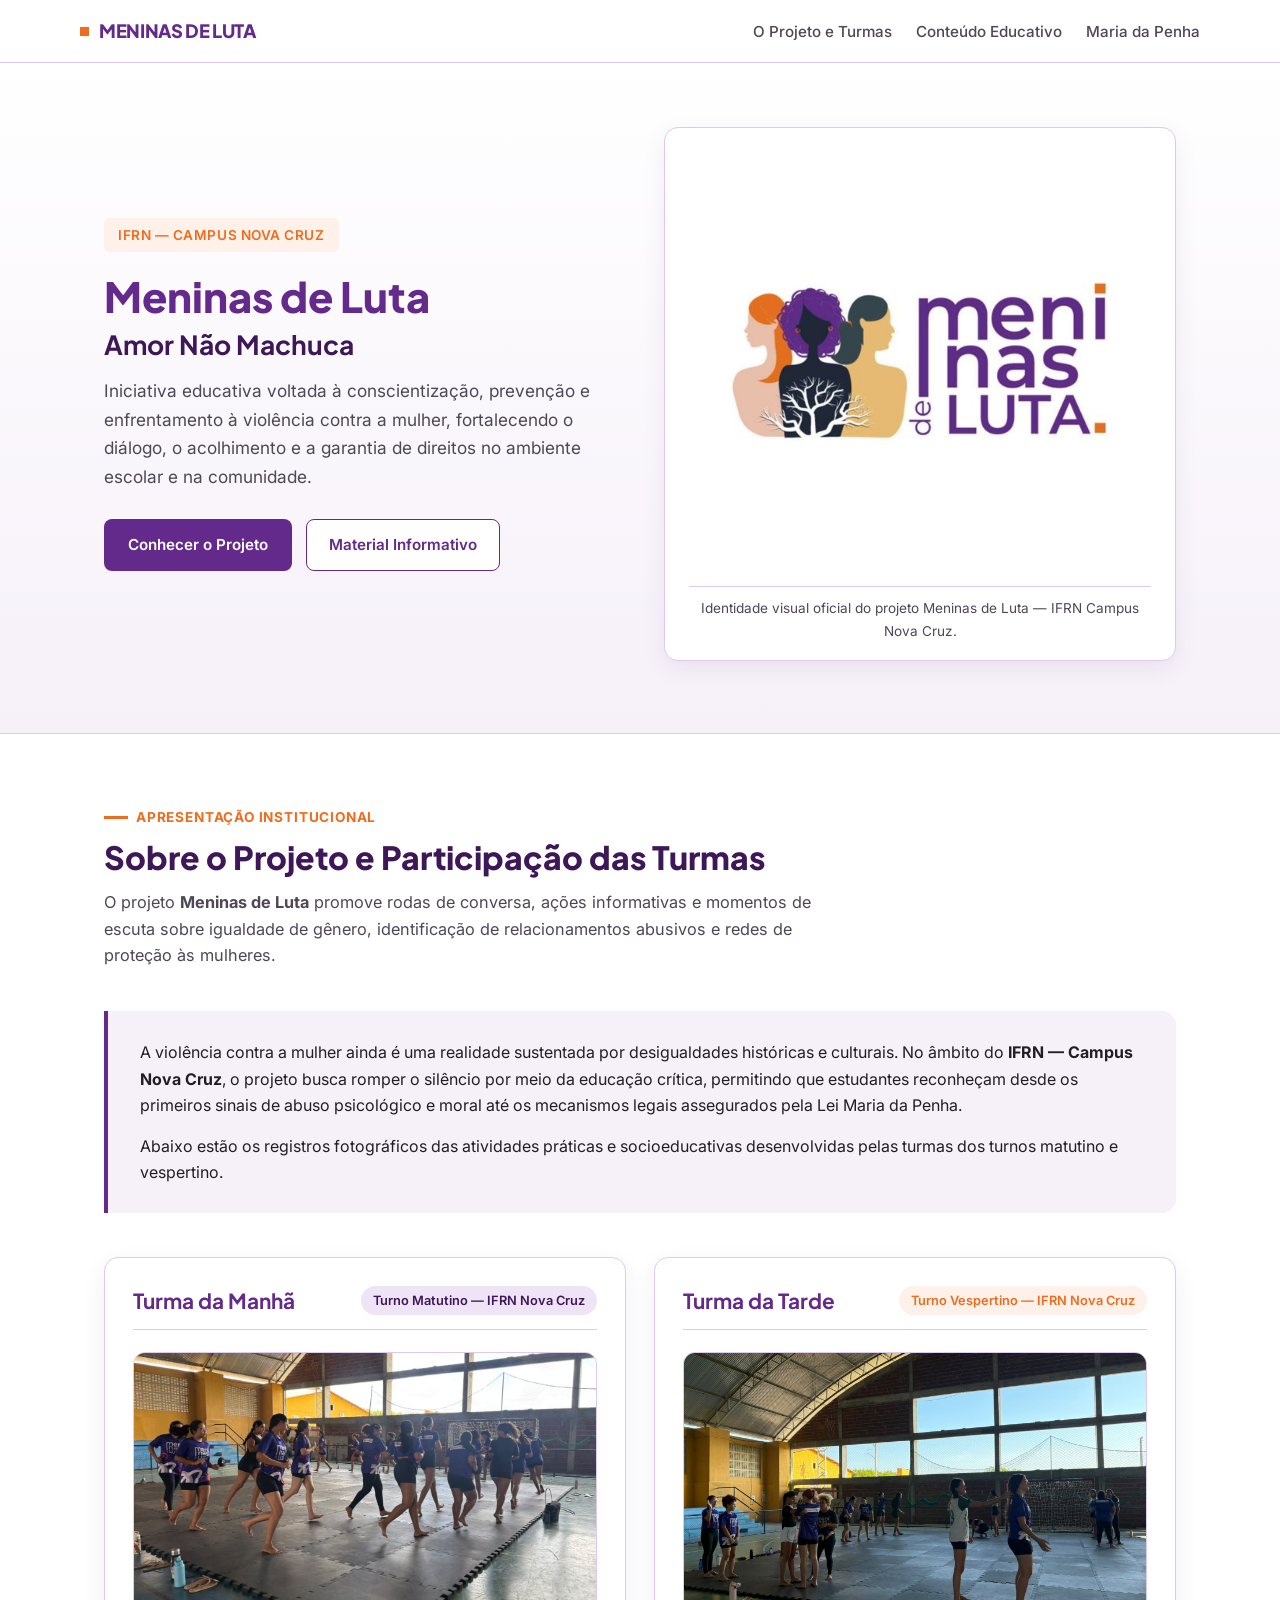
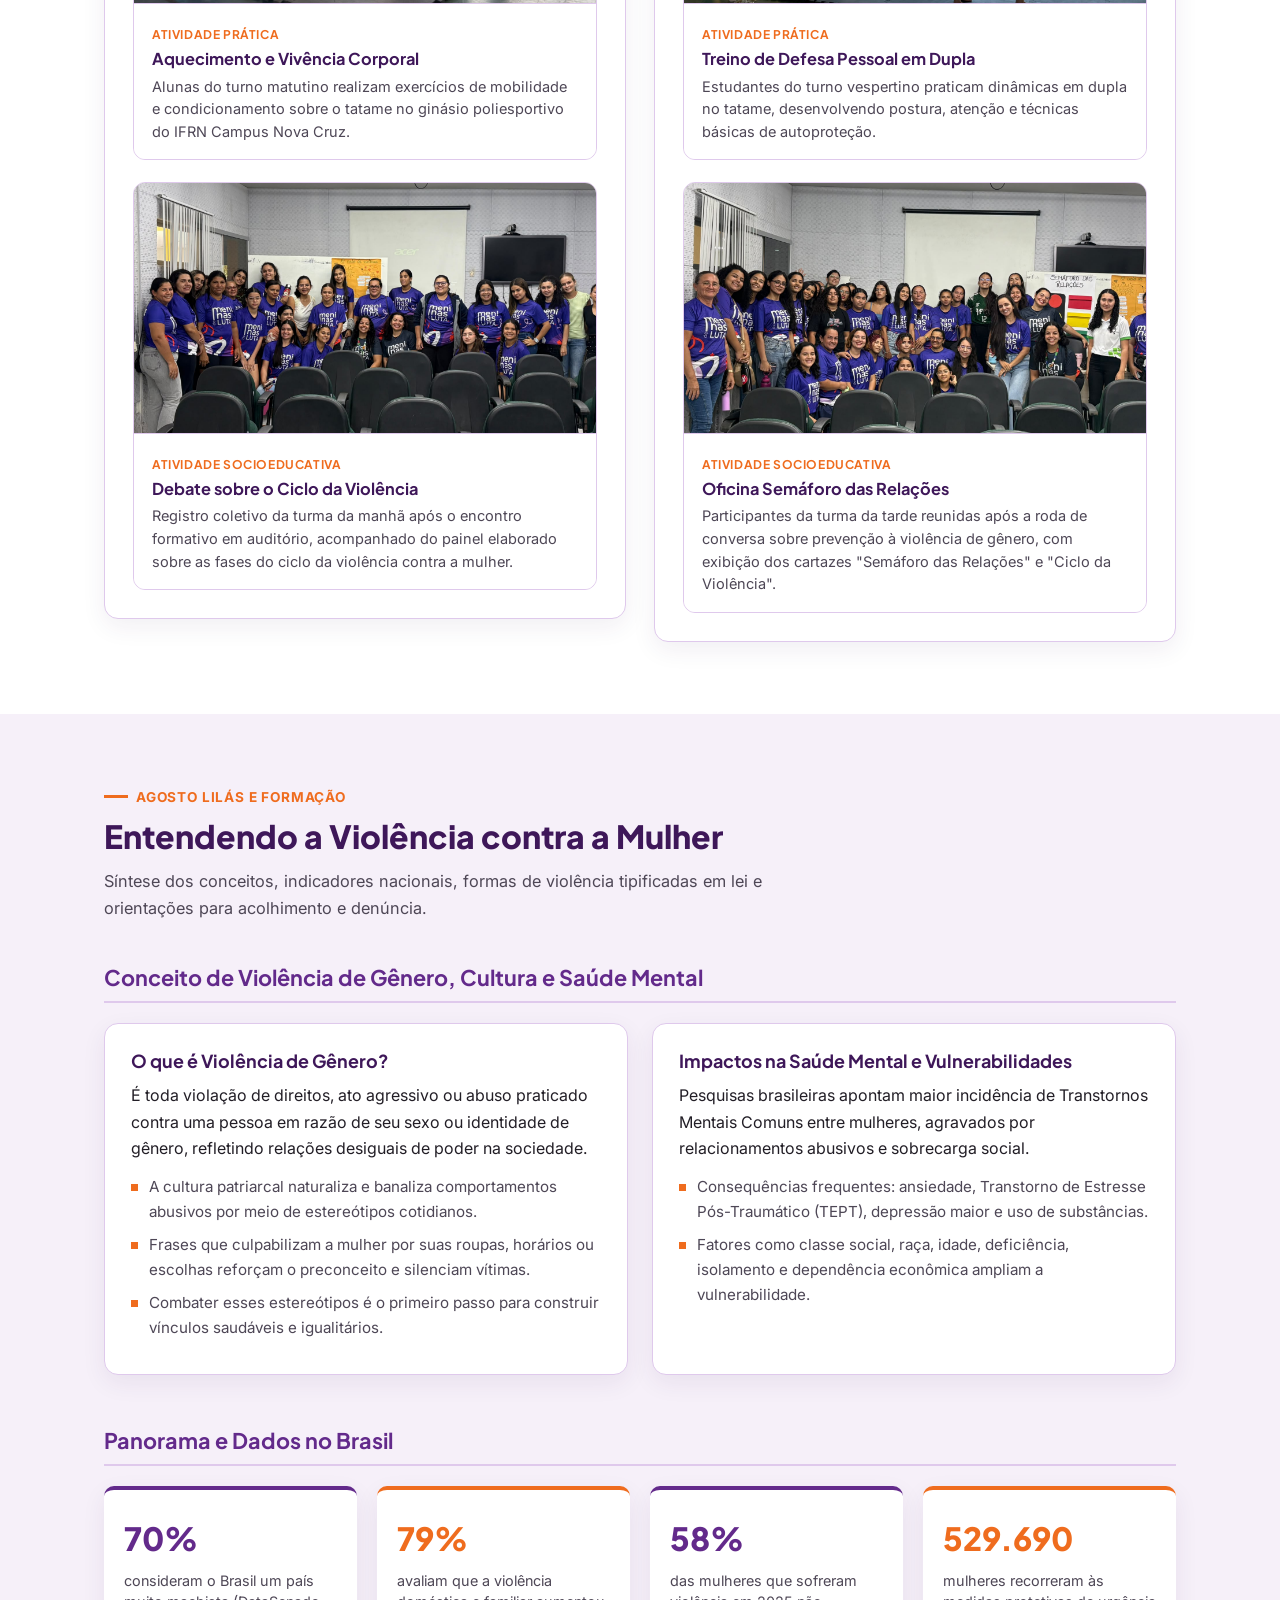
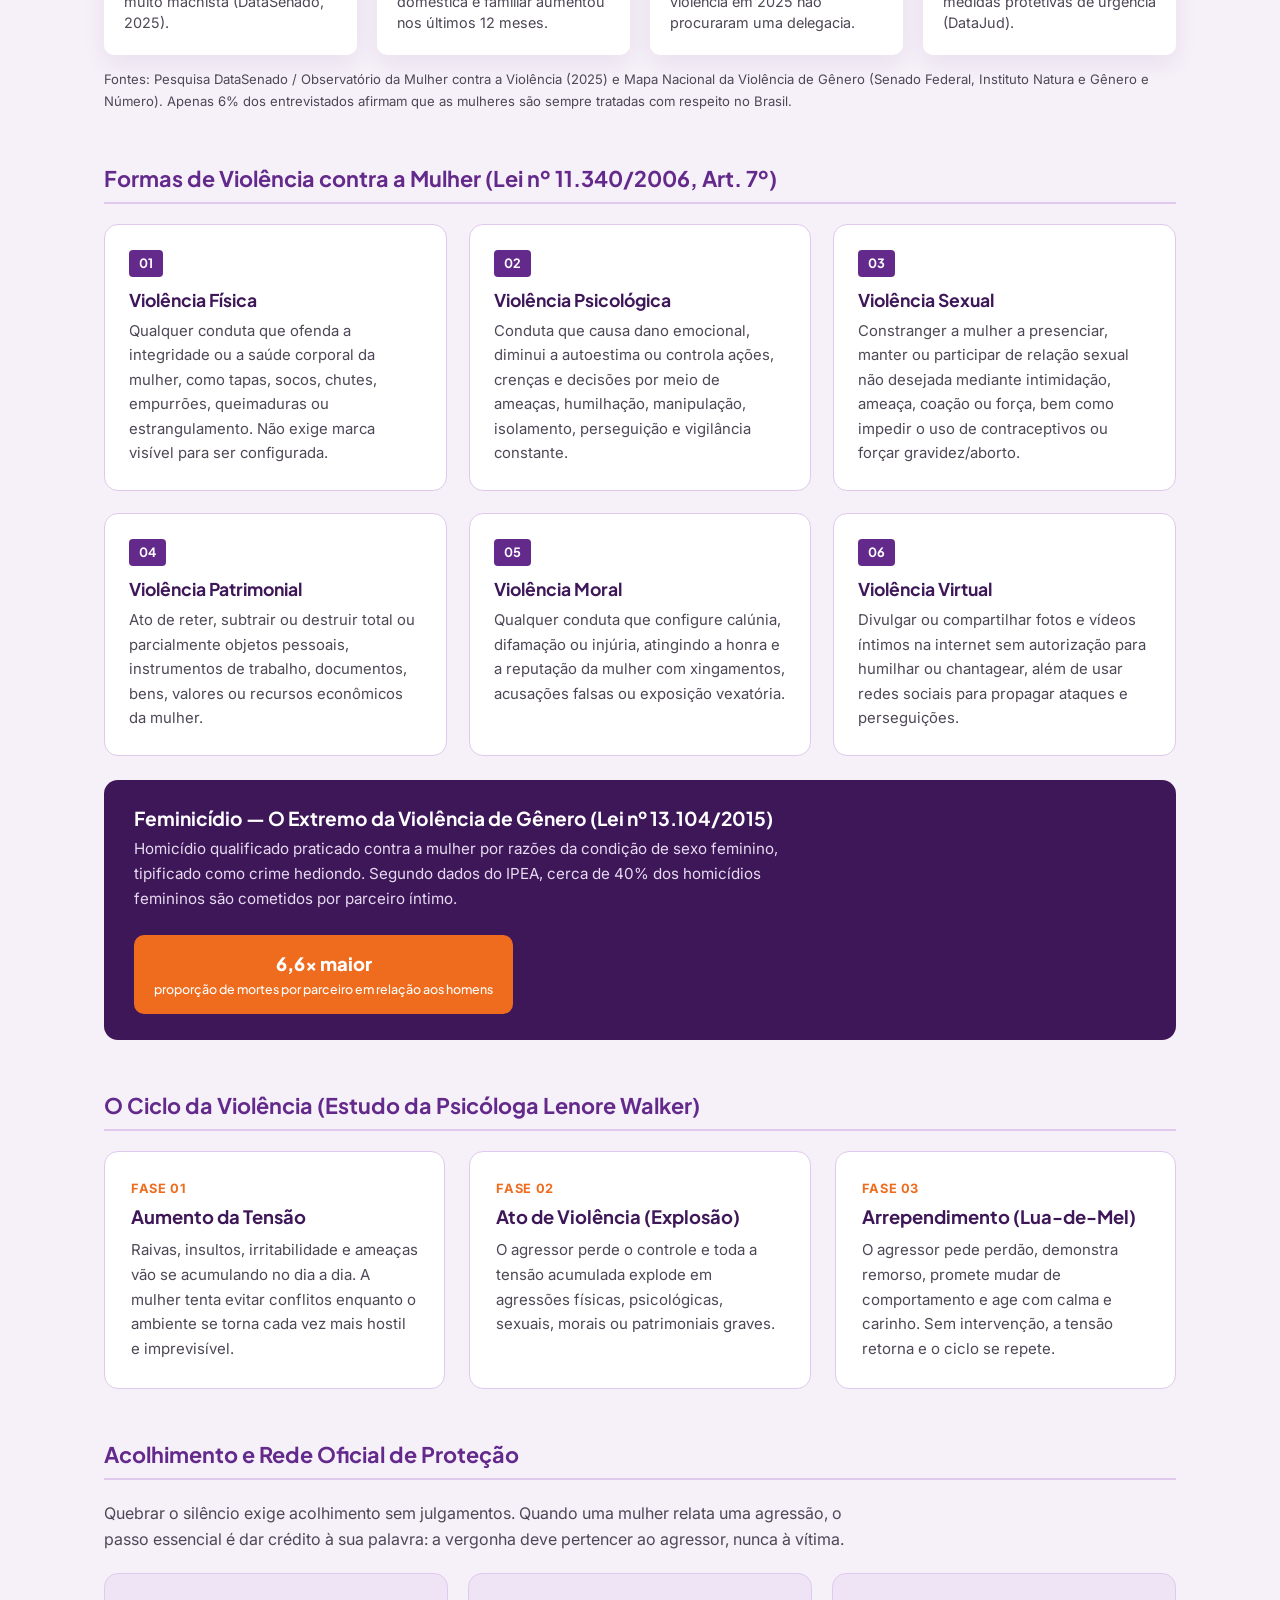
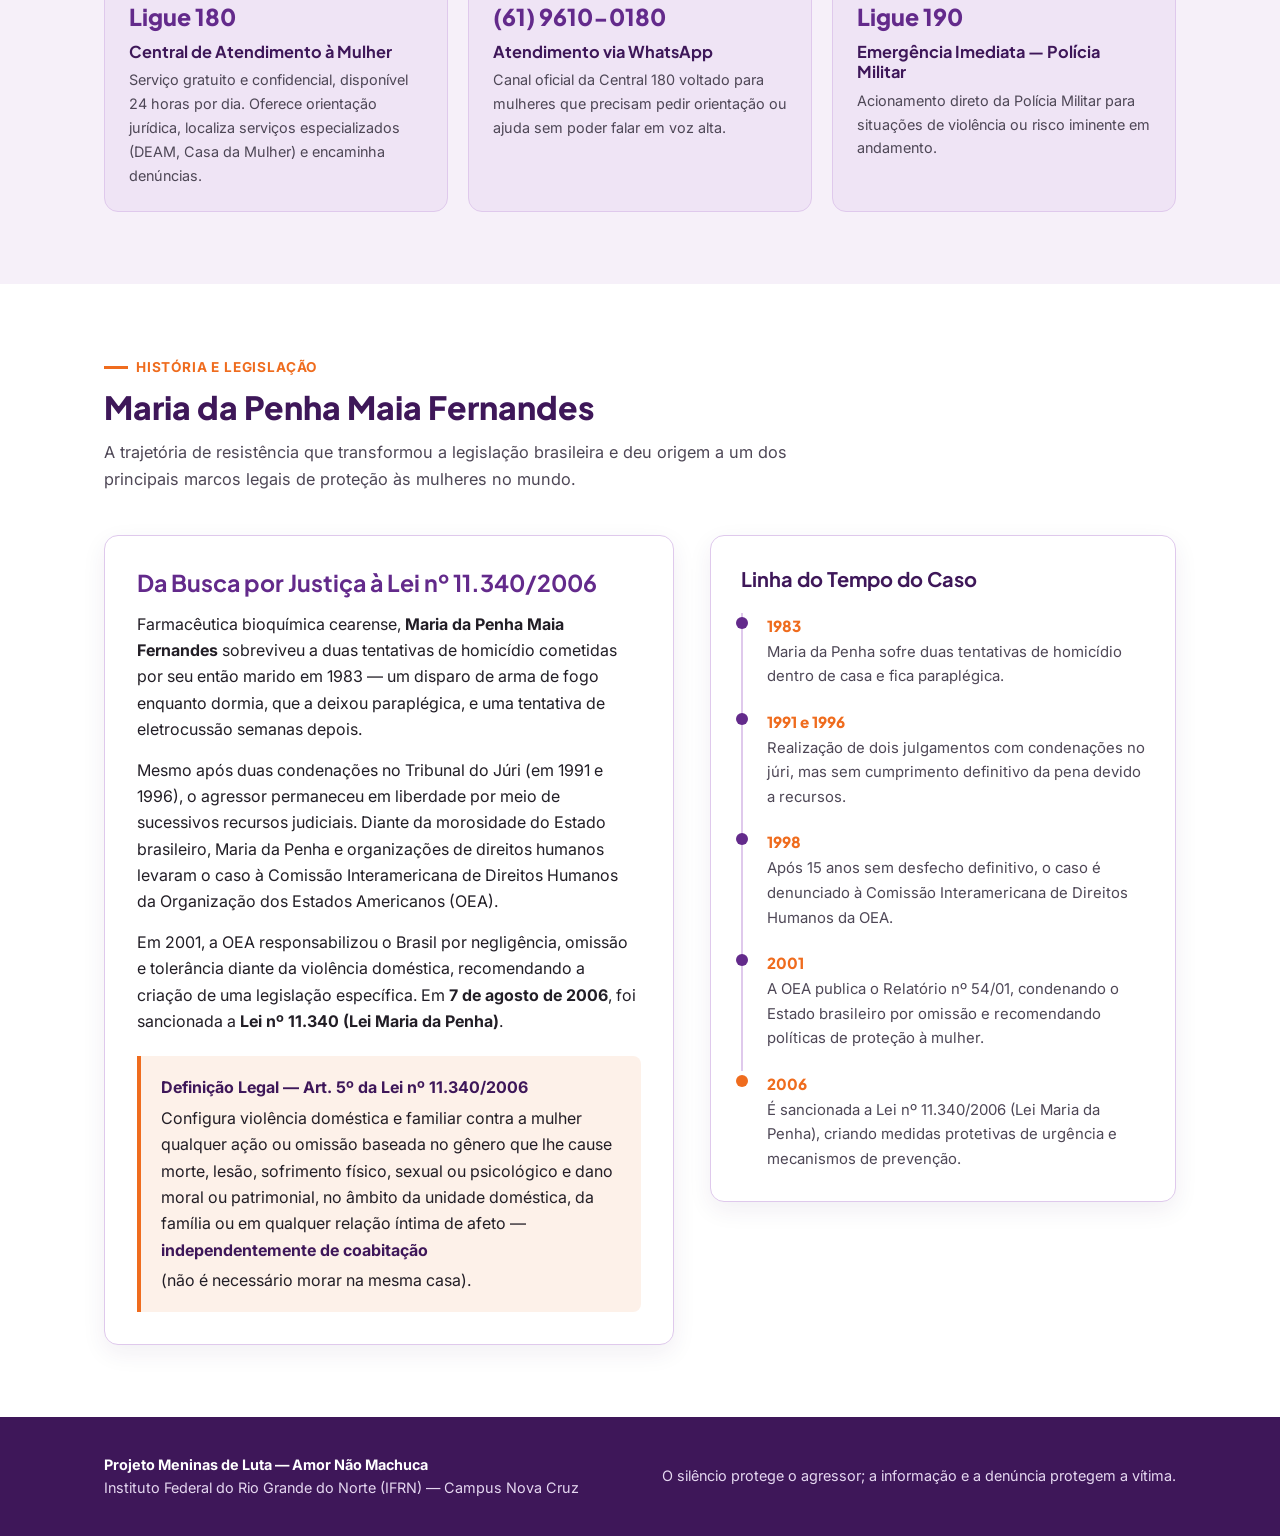
==== commit a5c033e8: "Update index.html" ====
--- a/index.html
+++ b/index.html
@@ -48,7 +48,7 @@
 
       <figure class="hero-imagem-box">
         <img
-          src="img/meninasnaluta.jpg"
+          src="meninasnaluta.jpg"
           alt="Identidade visual do projeto Meninas de Luta"
         />
         <figcaption class="hero-legenda">
@@ -90,7 +90,7 @@
             <figure class="foto-item">
               <div class="foto-moldura">
                 <img
-                  src="img/pratica_manha.jpeg"
+                  src="pratica_manha.jpeg"
                   alt="Aula prática da turma da manhã no tatame do ginásio"
                 />
               </div>
@@ -106,7 +106,7 @@
             <figure class="foto-item">
               <div class="foto-moldura">
                 <img
-                  src="img/socioeducativa_manha.jpeg"
+                  src="socioeducativa_manha.jpeg"
                   alt="Roda socioeducativa da turma da manhã em auditório"
                 />
               </div>
@@ -132,7 +132,7 @@
             <figure class="foto-item">
               <div class="foto-moldura">
                 <img
-                  src="img/pratica_tarde.jpeg"
+                  src="pratica_tarde.jpeg"
                   alt="Aula prática em dupla da turma da tarde no ginásio"
                 />
               </div>
@@ -148,7 +148,7 @@
             <figure class="foto-item">
               <div class="foto-moldura">
                 <img
-                  src="img/socioeducativa_tarde.jpeg"
+                  src="socioeducativa_tarde.jpeg"
                   alt="Roda socioeducativa da turma da tarde com cartazes educativos"
                 />
               </div>
@@ -441,4 +441,4 @@
   </footer>
 
 </body>
-</html>+</html>
